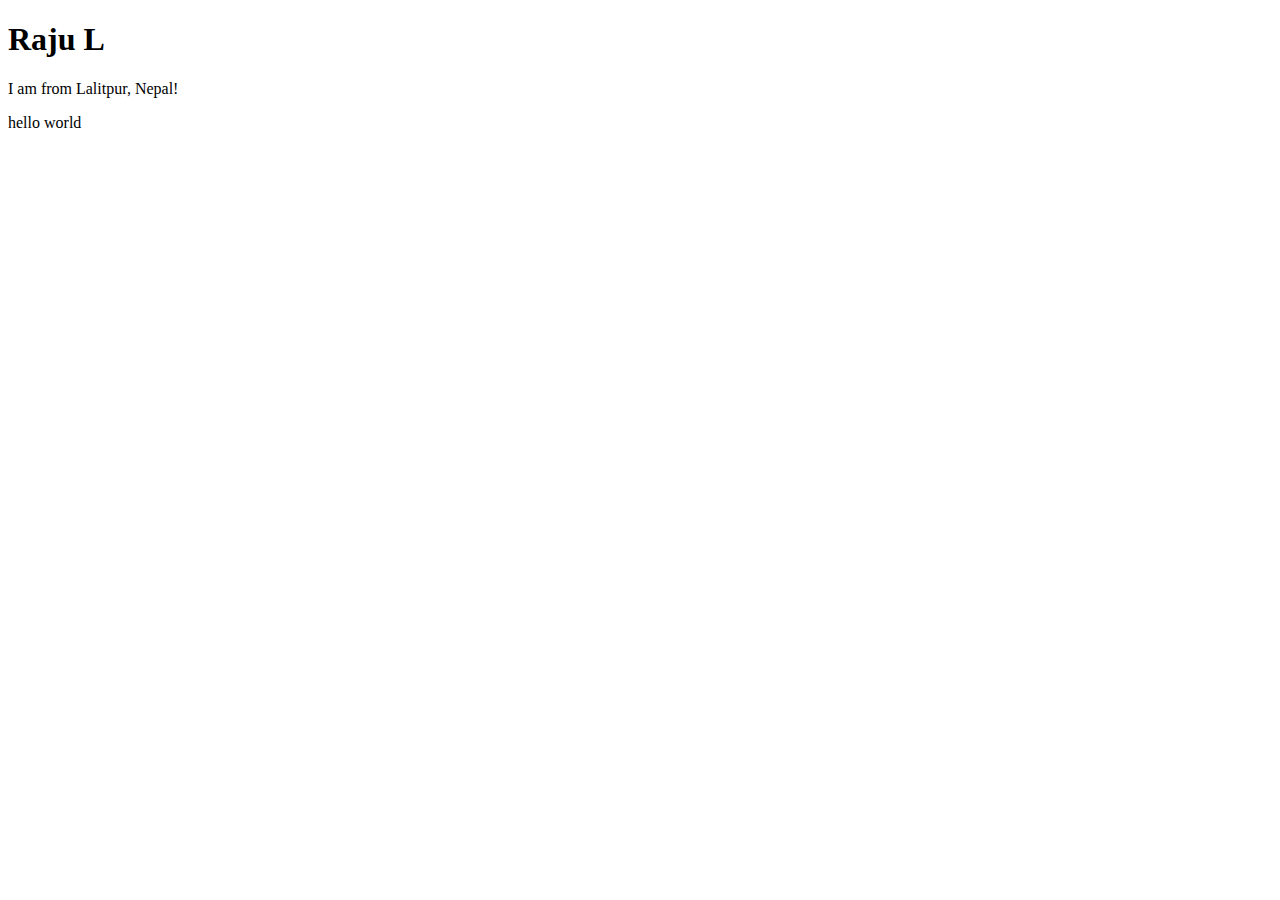
==== index.html @ e51f7551 "some edits" ====
<!DOCTYPE html>
<html lang="en">

<head>
    <meta charset="UTF-8">
    <meta name="viewport" content="width=device-width, initial-scale=1.0">
    <title>Welcome on my site</title>

    <link rel="stylesheet" href="mystyle.css">
</head>

<body>
    <!-- a project on my website -->
    <h1>Raju L</h1>
    <p>I am from Lalitpur, Nepal!</p>
    <div>
        <p>hello world</p>
    </div>

</body>
</html>
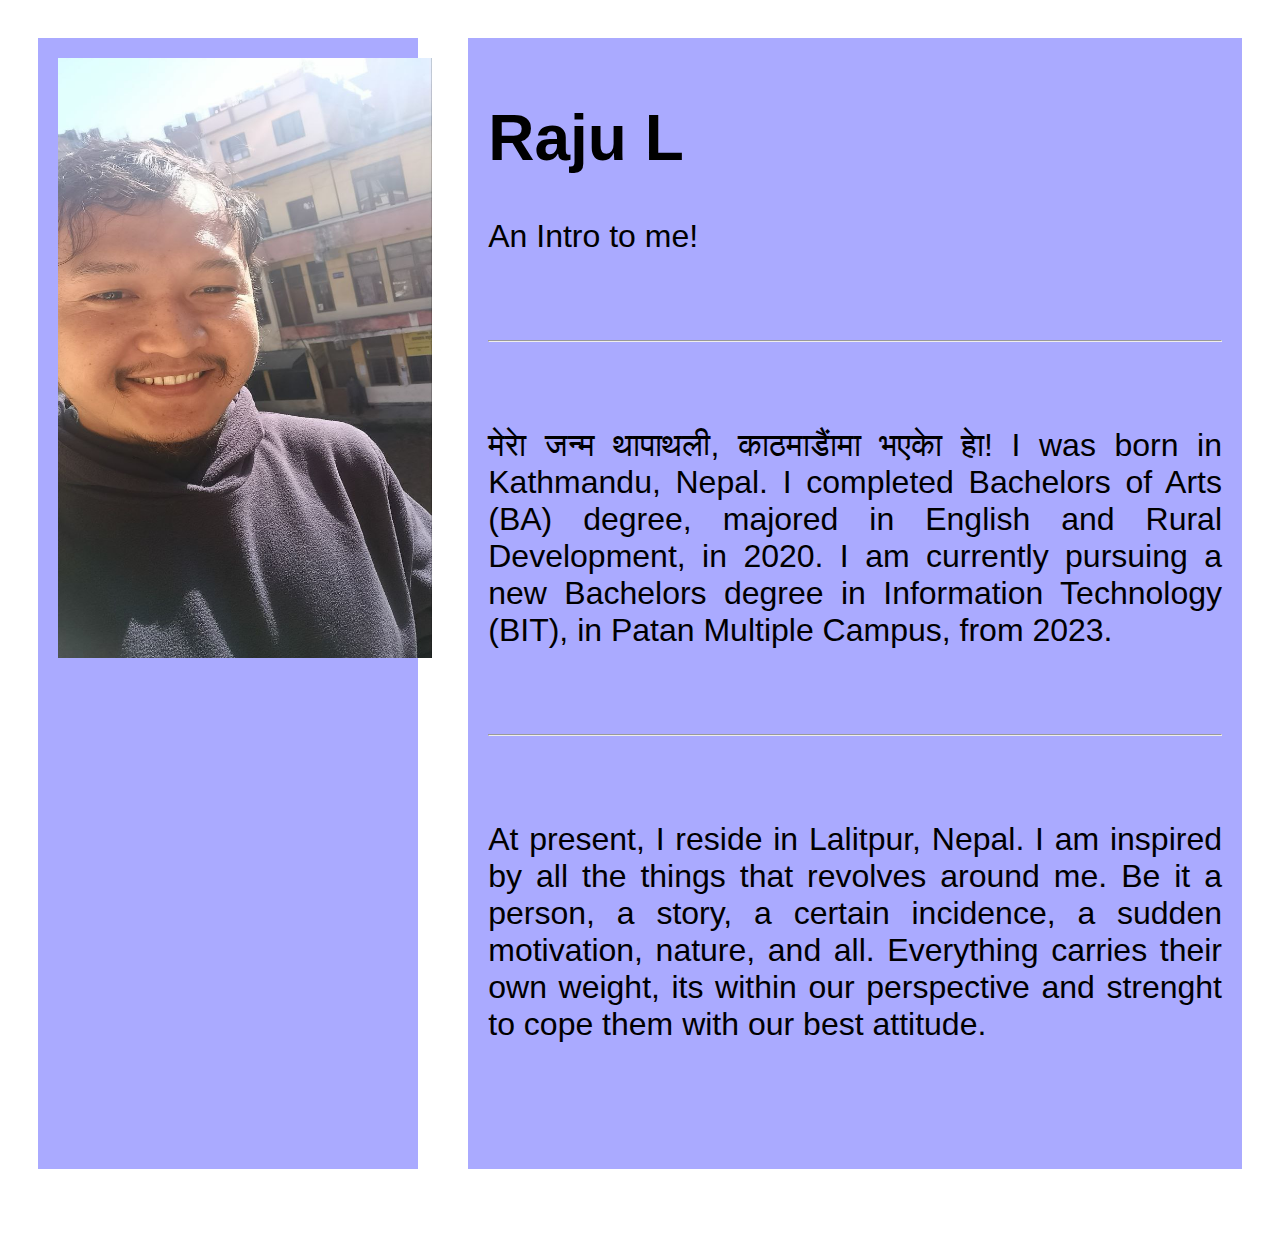
==== commit 142dd122: "added sources" ====
--- a/index.html
+++ b/index.html
@@ -4,18 +4,65 @@
 <head>
     <meta charset="UTF-8">
     <meta name="viewport" content="width=device-width, initial-scale=1.0">
-    <title>Welcome on my site</title>
+    <title>Hello, its me Raju!</title>
 
-    <link rel="stylesheet" href="mystyle.css">
+    <link rel="stylesheet" href="stylesheet.css">
+
 </head>
 
 <body>
     <!-- a project on my website -->
-    <h1>Raju L</h1>
-    <p>I am from Lalitpur, Nepal!</p>
+     <div class="grid-container">
+         <div class="grid-item">
+             <img src="sources/img/mefuto.jpg" alt="This is me!" id="profile">
+         
+         </div>
+
+         
+         <div class="grid-item">
+
+            <div>
+                <h1>Raju L</h1>
+            </div>
+
+            <div>    
+                <p>An Intro to me!</p>
+        
+                <br>
+                <hr>
+                <br>
+                
+                <p>
+                मेराे जन्म थापाथली, काठमाडाैंमा भएकाे हाे! 
+                I was born in Kathmandu, Nepal.
+                I completed Bachelors of Arts (BA) degree, majored in English and Rural Development, in 2020.
+                I am currently pursuing a new Bachelors degree in Information Technology (BIT), in Patan Multiple Campus, from 2023.
+                </p>
+        
+                <br>
+                <hr>
+                <br>
+            </div>
+    
+        
+            <div>
+                <p>
+                    At present, I reside in Lalitpur, Nepal. I am inspired by all the things that revolves around me.
+                    Be it a person, a story, a certain incidence, a sudden motivation, nature, and all.
+                    Everything carries their own weight, its within our perspective and strenght to cope them with our best
+                    attitude.
+                </p>
+            </div>
+
+        </div>
+
+    </div>
+    
     <div>
-        <p>hello world</p>
+        <p></p>
     </div>
+
+    <!-- <iframe src="" width="" height></iframe> -->
 
 </body>
 </html>--- a/stylesheet.css
+++ b/stylesheet.css
@@ -0,0 +1,31 @@
+body{
+    padding: 20px;
+    font-family: Arial, Helvetica, sans-serif;
+    text-align:justify;
+    text-decoration: solid;
+    text-wrap:wrap ;
+    background:fixed;
+    background-position: center;
+    /* background-color:#AAAAFF; */
+    font-size:xx-large;
+}
+
+#profile{
+    height:55%;
+    width:110%;
+    position:relative;
+}
+
+.grid-container{
+    display:grid;
+    column-gap:50px;
+    grid-template-columns: auto auto;
+    /* grid-template-rows: auto auto auto auto auto; */
+    padding: 10px;
+}
+
+.grid-item{
+    padding: 20px;
+    /* text-align: left; */
+    background:#AAAAFF
+}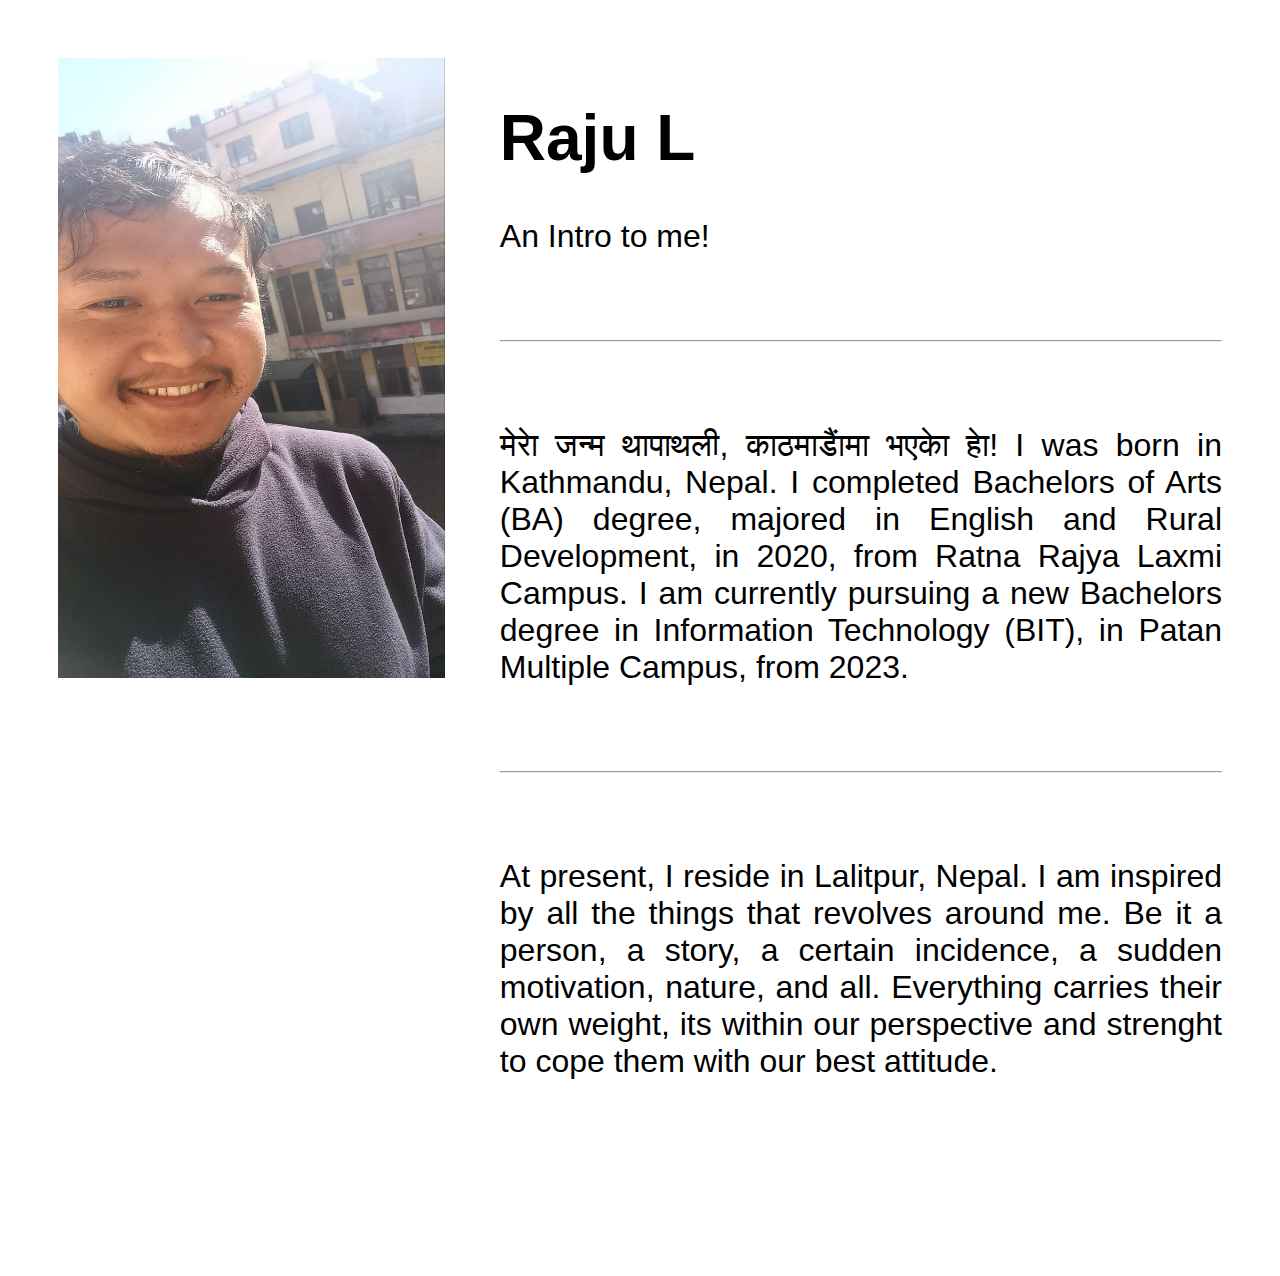
==== commit 00b1f6cd: "some commit" ====
--- a/index.html
+++ b/index.html
@@ -35,7 +35,8 @@
                 <p>
                 मेराे जन्म थापाथली, काठमाडाैंमा भएकाे हाे! 
                 I was born in Kathmandu, Nepal.
-                I completed Bachelors of Arts (BA) degree, majored in English and Rural Development, in 2020.
+                I completed Bachelors of Arts (BA) degree, majored in English and Rural Development, in 2020, 
+                from Ratna Rajya Laxmi Campus.
                 I am currently pursuing a new Bachelors degree in Information Technology (BIT), in Patan Multiple Campus, from 2023.
                 </p>
         
--- a/stylesheet.css
+++ b/stylesheet.css
@@ -27,5 +27,5 @@
 .grid-item{
     padding: 20px;
     /* text-align: left; */
-    background:#AAAAFF
+    /* background:#AAAAFF */
 }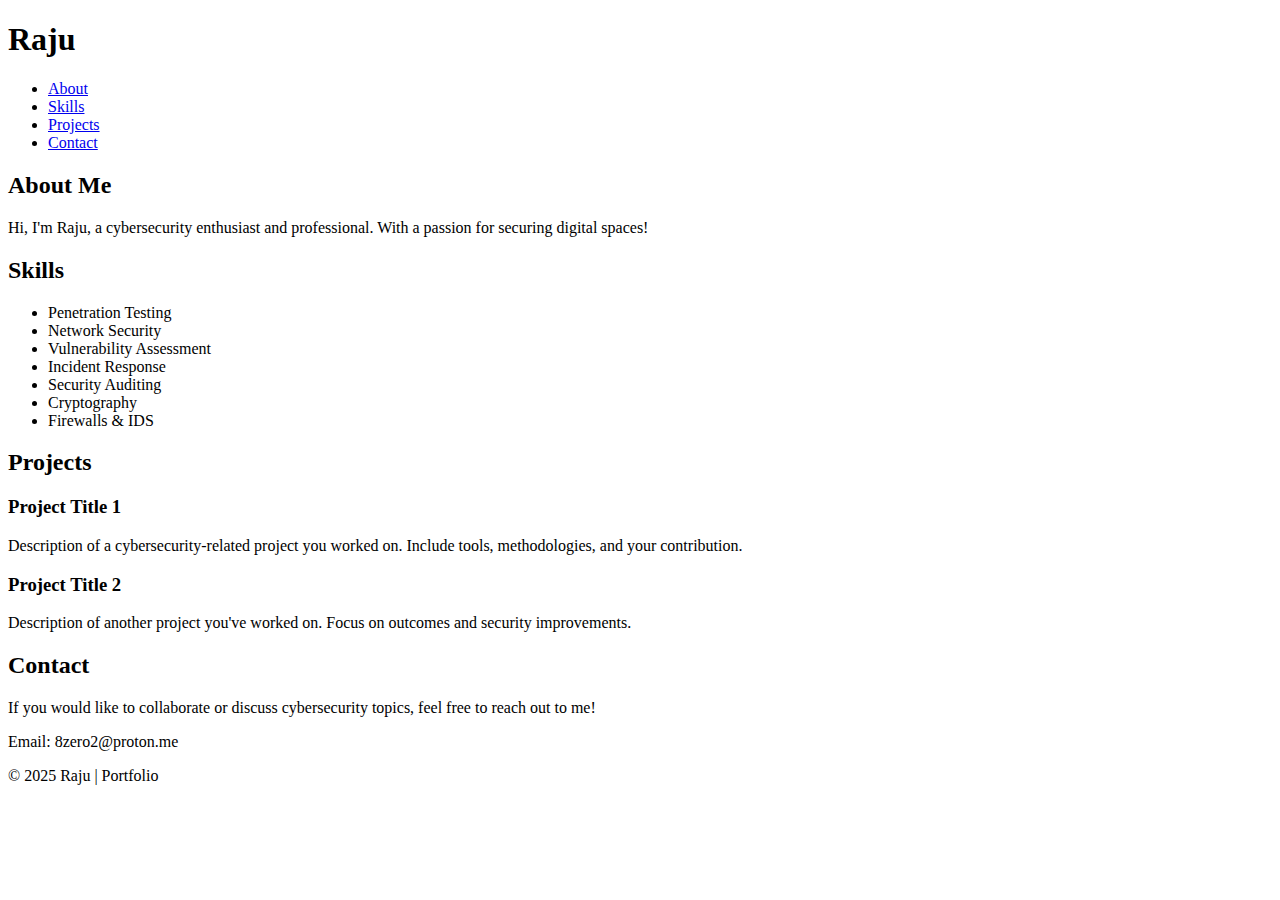
==== commit e67130f3: "portfolio with gpt code" ====
--- a/index.html
+++ b/index.html
@@ -1,4 +1,4 @@
-<!DOCTYPE html>
+<!-- <!DOCTYPE html>
 <html lang="en">
 
 <head>
@@ -10,12 +10,12 @@
 
 </head>
 
-<body>
-    <!-- a project on my website -->
+<body> -->
+    <!-- a project on my website
      <div class="grid-container">
-         <div class="grid-item">
-             <img src="sources/img/mefuto.jpg" alt="This is me!" id="profile">
-         
+         <div class="image">
+            <img src="sources/img/mefuto.jpg" alt="This is me!" id="profile">
+               lets use css background-image
          </div>
 
          
@@ -24,7 +24,10 @@
             <div>
                 <h1>Raju L</h1>
             </div>
-
+            <div>
+                <p>Software Developer</p>
+                
+            </div>
             <div>    
                 <p>An Intro to me!</p>
         
@@ -33,11 +36,7 @@
                 <br>
                 
                 <p>
-                मेराे जन्म थापाथली, काठमाडाैंमा भएकाे हाे! 
-                I was born in Kathmandu, Nepal.
-                I completed Bachelors of Arts (BA) degree, majored in English and Rural Development, in 2020, 
-                from Ratna Rajya Laxmi Campus.
-                I am currently pursuing a new Bachelors degree in Information Technology (BIT), in Patan Multiple Campus, from 2023.
+                    Python
                 </p>
         
                 <br>
@@ -48,10 +47,7 @@
         
             <div>
                 <p>
-                    At present, I reside in Lalitpur, Nepal. I am inspired by all the things that revolves around me.
-                    Be it a person, a story, a certain incidence, a sudden motivation, nature, and all.
-                    Everything carries their own weight, its within our perspective and strenght to cope them with our best
-                    attitude.
+                    Python
                 </p>
             </div>
 
@@ -62,8 +58,85 @@
     <div>
         <p></p>
     </div>
+ <iframe src="" width="" height></iframe>
 
-    <!-- <iframe src="" width="" height></iframe> -->
+</body> -->
 
+<!DOCTYPE html>
+<html lang="en">
+
+<head>
+    <meta charset="UTF-8">
+    <meta name="viewport" content="width=device-width, initial-scale=1.0">
+    <meta http-equiv="X-UA-Compatible" content="ie=edge">
+    <title>Raju | Portfolio</title>
+    <link rel="stylesheet" href="styles.css">
+</head>
+
+<body>
+    <header>
+        <div class="container">
+            <h1>Raju</h1>
+            <nav>
+                <ul>
+                    <li><a href="#about">About</a></li>
+                    <li><a href="#skills">Skills</a></li>
+                    <li><a href="#projects">Projects</a></li>
+                    <li><a href="#contact">Contact</a></li>
+                </ul>
+            </nav>
+        </div>
+    </header>
+
+    <section id="about" class="section">
+        <div class="container">
+            <h2>About Me</h2>
+            <p>Hi, I'm Raju, a cybersecurity enthusiast and professional. With a passion for securing digital spaces! </p>
+        </div>
+    </section>
+
+    <section id="skills" class="section">
+        <div class="container">
+            <h2>Skills</h2>
+            <ul>
+                <li>Penetration Testing</li>
+                <li>Network Security</li>
+                <li>Vulnerability Assessment</li>
+                <li>Incident Response</li>
+                <li>Security Auditing</li>
+                <li>Cryptography</li>
+                <li>Firewalls & IDS</li>
+            </ul>
+        </div>
+    </section>
+
+    <section id="projects" class="section">
+        <div class="container">
+            <h2>Projects</h2>
+            <div class="project">
+                <h3>Project Title 1</h3>
+                <p>Description of a cybersecurity-related project you worked on. Include tools, methodologies, and your contribution.</p>
+            </div>
+            <div class="project">
+                <h3>Project Title 2</h3>
+                <p>Description of another project you've worked on. Focus on outcomes and security improvements.</p>
+            </div>
+        </div>
+    </section>
+
+    <section id="contact" class="section">
+        <div class="container">
+            <h2>Contact</h2>
+            <p>If you would like to collaborate or discuss cybersecurity topics, feel free to reach out to me!</p>
+            <p>Email: 8zero2@proton.me</p>
+        </div>
+    </section>
+
+    <footer>
+        <div class="container">
+            <p>&copy; 2025 Raju | Portfolio</p>
+        </div>
+    </footer>
 </body>
+
 </html>--- a/stylesheet.css
+++ b/stylesheet.css
@@ -1,4 +1,4 @@
-body{
+/* body{
     padding: 20px;
     font-family: Arial, Helvetica, sans-serif;
     text-align:justify;
@@ -6,7 +6,7 @@
     text-wrap:wrap ;
     background:fixed;
     background-position: center;
-    /* background-color:#AAAAFF; */
+     background-color:#AAAAFF; 
     font-size:xx-large;
 }
 
@@ -20,12 +20,130 @@
     display:grid;
     column-gap:50px;
     grid-template-columns: auto auto;
-    /* grid-template-rows: auto auto auto auto auto; */
+     grid-template-rows: auto auto auto auto auto; 
     padding: 10px;
 }
 
 .grid-item{
     padding: 20px;
-    /* text-align: left; */
-    /* background:#AAAAFF */
-}+     text-align: left; 
+    background:#AAAAFF 
+}
+
+.image{
+    background-image: url(sources/img/owl.png);
+     or you can just use background: url() 
+    background-repeat: no-repeat;
+    background-position: right top;
+} */
+
+
+/* Resetting default browser styles */
+* {
+    margin: 0;
+    padding: 0;
+    box-sizing: border-box;
+}
+
+body {
+    font-family: 'Arial', sans-serif;
+    background-color: #121212;
+    color: #f5f5f5;
+}
+
+h1, h2, h3 {
+    color: #4caf50; /* Cybersecurity Green */
+}
+
+a {
+    color: #4caf50;
+    text-decoration: none;
+}
+
+a:hover {
+    text-decoration: underline;
+}
+
+.container {
+    width: 90%;
+    max-width: 1200px;
+    margin: 0 auto;
+}
+
+header {
+    background-color: #1a1a1a;
+    padding: 20px 0;
+    border-bottom: 2px solid #333;
+}
+
+header h1 {
+    font-size: 2.5em;
+    font-weight: bold;
+}
+
+nav ul {
+    list-style: none;
+    display: flex;
+    justify-content: space-around;
+}
+
+nav ul li {
+    margin: 0 15px;
+}
+
+section {
+    padding: 50px 0;
+}
+
+section h2 {
+    font-size: 2.2em;
+    margin-bottom: 20px;
+}
+
+section p {
+    font-size: 1.1em;
+    line-height: 1.6;
+}
+
+ul {
+    list-style: none;
+    padding-left: 0;
+}
+
+ul li {
+    margin: 10px 0;
+    font-size: 1.1em;
+}
+
+.project {
+    background-color: #222;
+    border: 1px solid #333;
+    padding: 20px;
+    margin: 15px 0;
+}
+
+footer {
+    background-color: #1a1a1a;
+    padding: 20px 0;
+    text-align: center;
+    border-top: 2px solid #333;
+}
+
+footer p {
+    font-size: 1em;
+}
+
+@media (max-width: 768px) {
+    nav ul {
+        flex-direction: column;
+        align-items: center;
+    }
+
+    nav ul li {
+        margin: 10px 0;
+    }
+
+    section {
+        padding: 30px 0;
+    }
+}
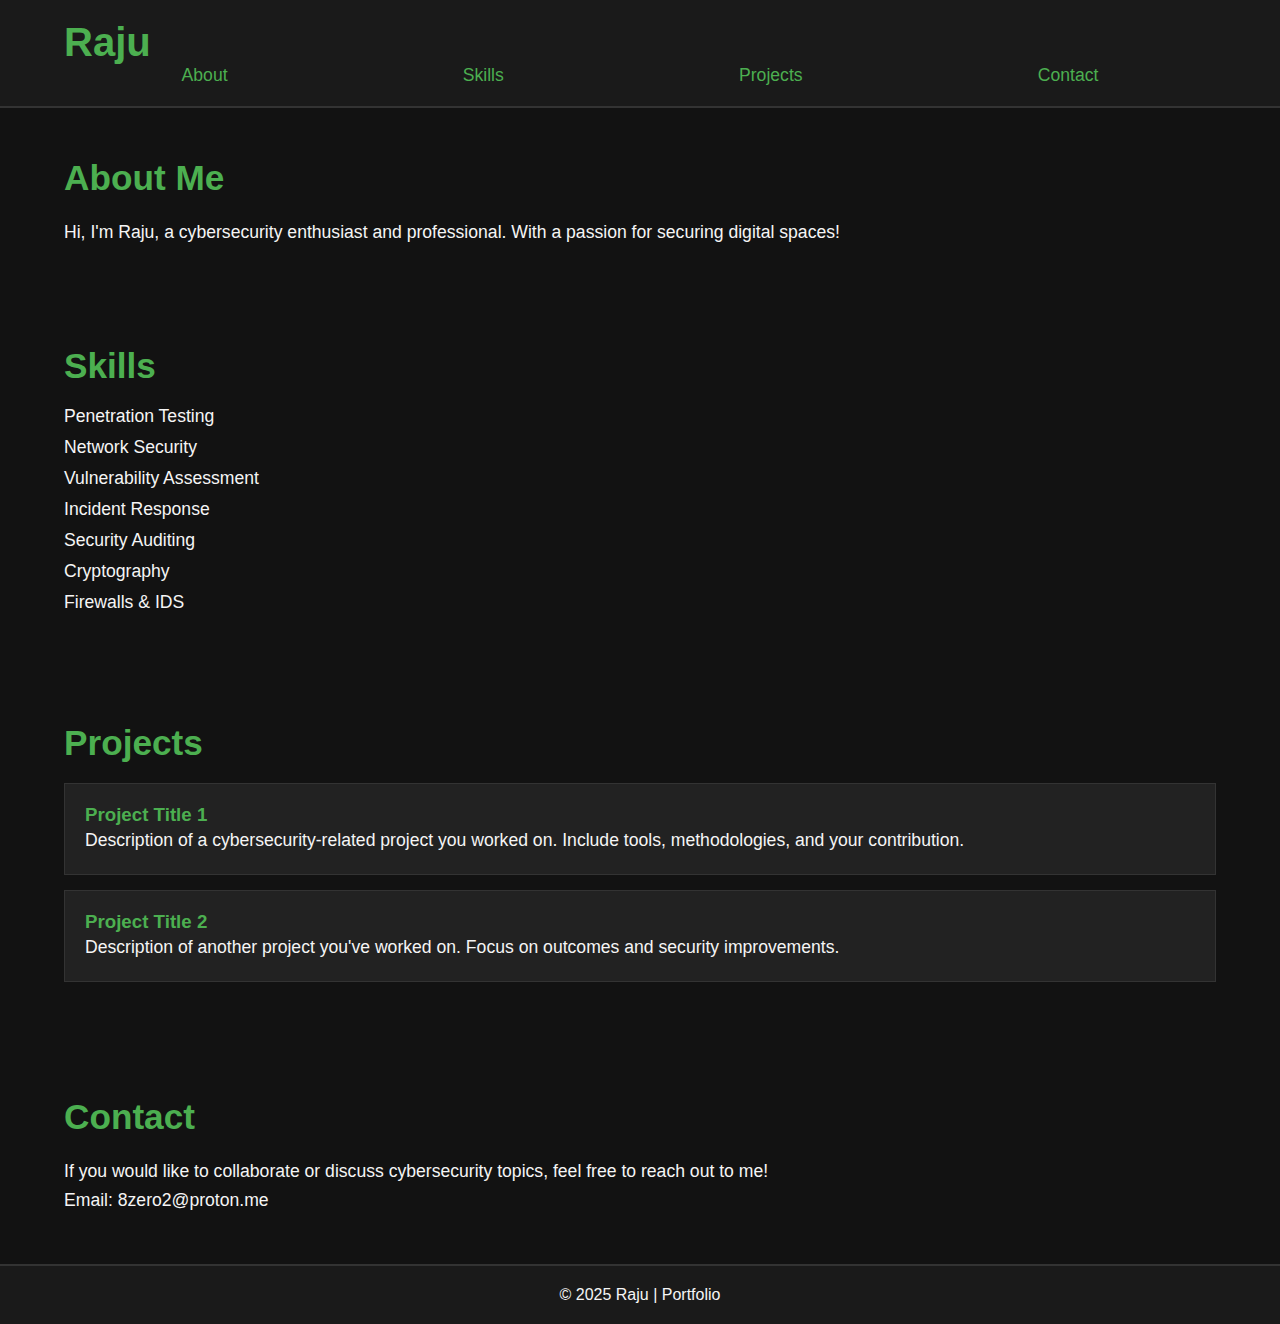
==== commit 6dbb10a4: "stylesheet" ====
--- a/index.html
+++ b/index.html
@@ -70,7 +70,7 @@
     <meta name="viewport" content="width=device-width, initial-scale=1.0">
     <meta http-equiv="X-UA-Compatible" content="ie=edge">
     <title>Raju | Portfolio</title>
-    <link rel="stylesheet" href="styles.css">
+    <link rel="stylesheet" href="stylesheet.css">
 </head>
 
 <body>
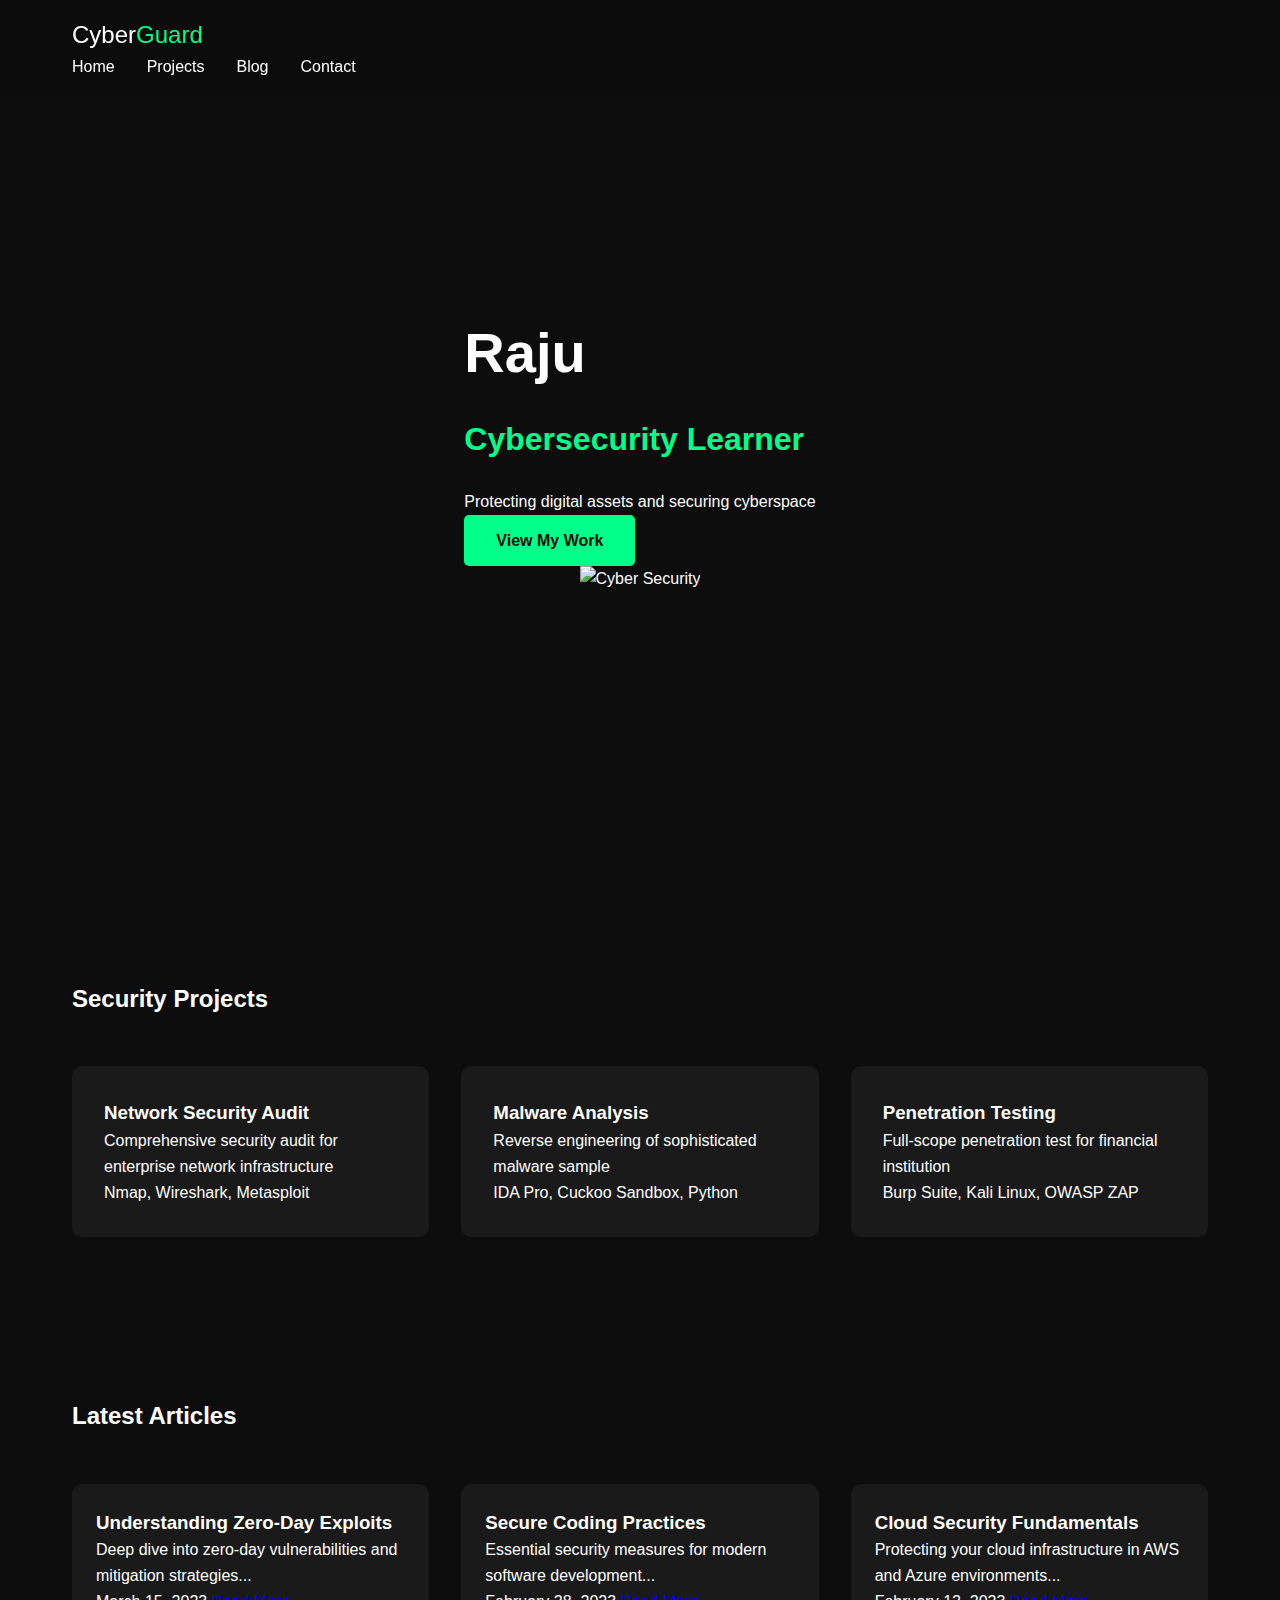
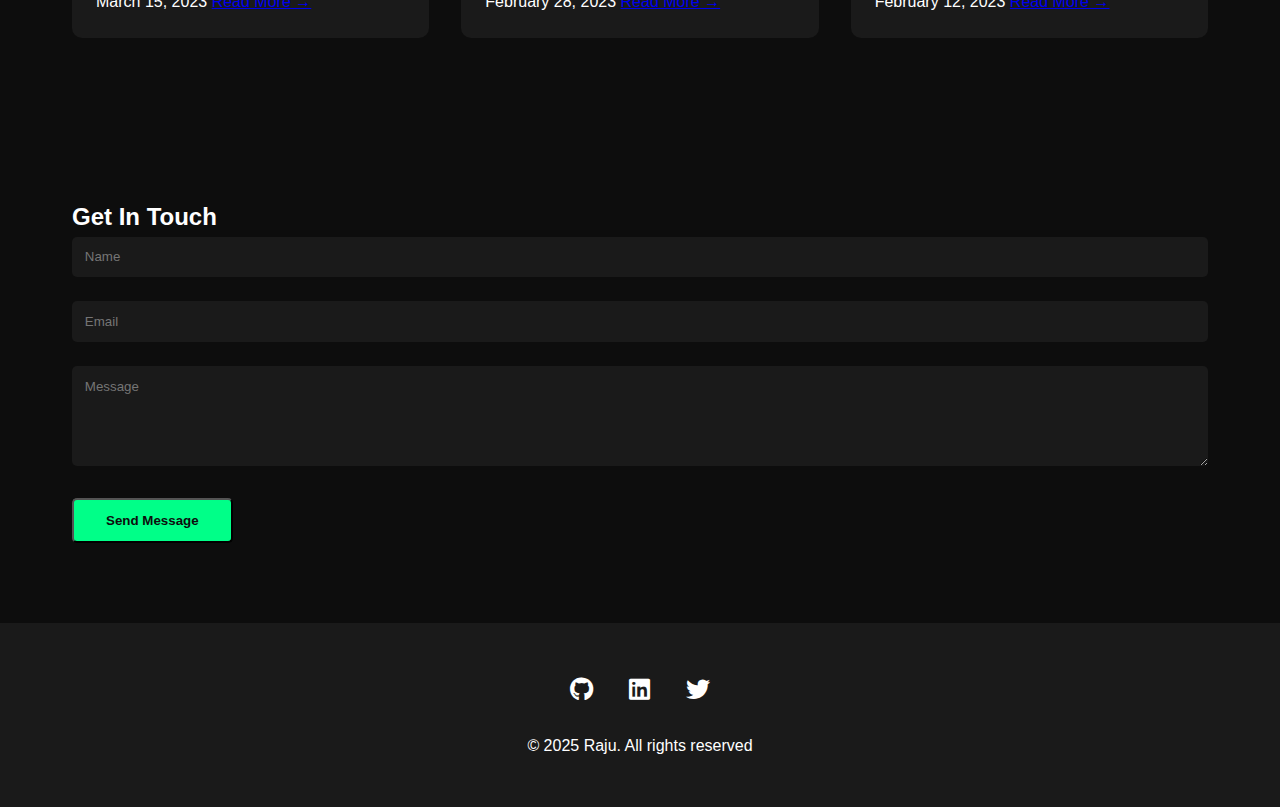
==== commit f0a2bfd9: "new codes" ====
--- a/index.html
+++ b/index.html
@@ -1,142 +1,97 @@
-<!-- <!DOCTYPE html>
+<!DOCTYPE html>
 <html lang="en">
-
 <head>
     <meta charset="UTF-8">
     <meta name="viewport" content="width=device-width, initial-scale=1.0">
-    <title>Hello, its me Raju!</title>
-
-    <link rel="stylesheet" href="stylesheet.css">
-
-</head>
-
-<body> -->
-    <!-- a project on my website
-     <div class="grid-container">
-         <div class="image">
-            <img src="sources/img/mefuto.jpg" alt="This is me!" id="profile">
-               lets use css background-image
-         </div>
-
-         
-         <div class="grid-item">
-
-            <div>
-                <h1>Raju L</h1>
-            </div>
-            <div>
-                <p>Software Developer</p>
-                
-            </div>
-            <div>    
-                <p>An Intro to me!</p>
-        
-                <br>
-                <hr>
-                <br>
-                
-                <p>
-                    Python
-                </p>
-        
-                <br>
-                <hr>
-                <br>
-            </div>
-    
-        
-            <div>
-                <p>
-                    Python
-                </p>
-            </div>
-
-        </div>
-
-    </div>
-    
-    <div>
-        <p></p>
-    </div>
- <iframe src="" width="" height></iframe>
-
-</body> -->
-
-<!DOCTYPE html>
-<html lang="en">
-
-<head>
-    <meta charset="UTF-8">
-    <meta name="viewport" content="width=device-width, initial-scale=1.0">
-    <meta http-equiv="X-UA-Compatible" content="ie=edge">
-    <title>Raju | Portfolio</title>
+    <title>CyberSec Portfolio | Raju</title>
+    <link rel="stylesheet" href="https://cdnjs.cloudflare.com/ajax/libs/font-awesome/6.0.0/css/all.min.css">
     <link rel="stylesheet" href="stylesheet.css">
 </head>
+<body>
+    <!-- Navigation -->
+    <nav class="navbar">
+        <div class="container">
+            <a href="#" class="logo">Cyber<span>Guard</span></a>
+            <ul class="nav-links">
+                <li><a href="#home">Home</a></li>
+                <li><a href="#projects">Projects</a></li>
+                <li><a href="#blog">Blog</a></li>
+                <li><a href="#contact">Contact</a></li>
+            </ul>
+            <div class="menu-btn">
+                <div class="btn-line"></div>
+                <div class="btn-line"></div>
+                <div class="btn-line"></div>
+            </div>
+        </div>
+    </nav>
 
-<body>
-    <header>
+    <!-- Hero Section -->
+    <section id="home" class="hero">
         <div class="container">
-            <h1>Raju</h1>
-            <nav>
-                <ul>
-                    <li><a href="#about">About</a></li>
-                    <li><a href="#skills">Skills</a></li>
-                    <li><a href="#projects">Projects</a></li>
-                    <li><a href="#contact">Contact</a></li>
-                </ul>
-            </nav>
-        </div>
-    </header>
-
-    <section id="about" class="section">
-        <div class="container">
-            <h2>About Me</h2>
-            <p>Hi, I'm Raju, a cybersecurity enthusiast and professional. With a passion for securing digital spaces! </p>
-        </div>
-    </section>
-
-    <section id="skills" class="section">
-        <div class="container">
-            <h2>Skills</h2>
-            <ul>
-                <li>Penetration Testing</li>
-                <li>Network Security</li>
-                <li>Vulnerability Assessment</li>
-                <li>Incident Response</li>
-                <li>Security Auditing</li>
-                <li>Cryptography</li>
-                <li>Firewalls & IDS</li>
-            </ul>
-        </div>
-    </section>
-
-    <section id="projects" class="section">
-        <div class="container">
-            <h2>Projects</h2>
-            <div class="project">
-                <h3>Project Title 1</h3>
-                <p>Description of a cybersecurity-related project you worked on. Include tools, methodologies, and your contribution.</p>
+            <div class="hero-content">
+                <h1>Raju</h1>
+                <h2>Cybersecurity Learner</h2>
+                <p>Protecting digital assets and securing cyberspace</p>
+                <a href="#projects" class="btn">View My Work</a>
             </div>
-            <div class="project">
-                <h3>Project Title 2</h3>
-                <p>Description of another project you've worked on. Focus on outcomes and security improvements.</p>
+            <div class="hero-image">
+                <img src="sources/img" alt="Cyber Security">
             </div>
         </div>
     </section>
 
-    <section id="contact" class="section">
+    <!-- Projects Section -->
+    <section id="projects" class="projects">
         <div class="container">
-            <h2>Contact</h2>
-            <p>If you would like to collaborate or discuss cybersecurity topics, feel free to reach out to me!</p>
-            <p>Email: 8zero2@proton.me</p>
+            <h2 class="section-title">Security Projects</h2>
+            <div class="project-grid">
+                <!-- Project items will be dynamically added via JS -->
+            </div>
         </div>
     </section>
 
-    <footer>
+    <!-- Blog Section -->
+    <section id="blog" class="blog">
         <div class="container">
-            <p>&copy; 2025 Raju | Portfolio</p>
+            <h2 class="section-title">Latest Articles</h2>
+            <div class="blog-grid">
+                <!-- Blog posts will be dynamically added via JS -->
+            </div>
+        </div>
+    </section>
+
+    <!-- Contact Section -->
+    <section id="contact" class="contact">
+        <div class="container">
+            <h2 class="section-title">Get In Touch</h2>
+            <form id="contactForm">
+                <div class="form-group">
+                    <input type="text" placeholder="Name" required>
+                </div>
+                <div class="form-group">
+                    <input type="email" placeholder="Email" required>
+                </div>
+                <div class="form-group">
+                    <textarea placeholder="Message" rows="5" required></textarea>
+                </div>
+                <button type="submit" class="btn">Send Message</button>
+            </form>
+        </div>
+    </section>
+
+    <!-- Footer -->
+    <footer class="footer">
+        <div class="container">
+            <div class="social-links">
+                <a href="#"><i class="fab fa-github"></i></a>
+                <a href="#"><i class="fab fa-linkedin"></i></a>
+                <a href="#"><i class="fab fa-twitter"></i></a>
+            </div>
+            <p>&copy; 2025 Raju. All rights reserved</p>
         </div>
     </footer>
+
+    <script src="script.js"></script>
 </body>
-
 </html>--- a/stylesheet.css
+++ b/stylesheet.css
@@ -1,149 +1,250 @@
-/* body{
-    padding: 20px;
-    font-family: Arial, Helvetica, sans-serif;
-    text-align:justify;
-    text-decoration: solid;
-    text-wrap:wrap ;
-    background:fixed;
-    background-position: center;
-     background-color:#AAAAFF; 
-    font-size:xx-large;
-}
-
-#profile{
-    height:55%;
-    width:110%;
-    position:relative;
-}
-
-.grid-container{
-    display:grid;
-    column-gap:50px;
-    grid-template-columns: auto auto;
-     grid-template-rows: auto auto auto auto auto; 
-    padding: 10px;
-}
-
-.grid-item{
-    padding: 20px;
-     text-align: left; 
-    background:#AAAAFF 
-}
-
-.image{
-    background-image: url(sources/img/owl.png);
-     or you can just use background: url() 
-    background-repeat: no-repeat;
-    background-position: right top;
-} */
-
-
-/* Resetting default browser styles */
+/* styles.css */
 * {
     margin: 0;
     padding: 0;
     box-sizing: border-box;
+    font-family: 'Arial', sans-serif;
+}
+
+:root {
+    --primary-color: #00ff88;
+    --secondary-color: #1a1a1a;
+    --dark-color: #0d0d0d;
+    --text-color: #ffffff;
 }
 
 body {
-    font-family: 'Arial', sans-serif;
-    background-color: #121212;
-    color: #f5f5f5;
-}
-
-h1, h2, h3 {
-    color: #4caf50; /* Cybersecurity Green */
-}
-
-a {
-    color: #4caf50;
-    text-decoration: none;
-}
-
-a:hover {
-    text-decoration: underline;
+    background-color: var(--dark-color);
+    color: var(--text-color);
+    line-height: 1.6;
 }
 
 .container {
-    width: 90%;
     max-width: 1200px;
     margin: 0 auto;
-}
-
-header {
-    background-color: #1a1a1a;
-    padding: 20px 0;
-    border-bottom: 2px solid #333;
-}
-
-header h1 {
-    font-size: 2.5em;
+    padding: 0 2rem;
+}
+
+/* Navigation Styles */
+.navbar {
+    background-color: rgba(13, 13, 13, 0.95);
+    padding: 1rem 0;
+    position: fixed;
+    width: 100%;
+    z-index: 1000;
+}
+
+.logo {
+    color: var(--text-color);
+    font-size: 1.5rem;
+    text-decoration: none;
+}
+
+.logo span {
+    color: var(--primary-color);
+}
+
+.nav-links {
+    display: flex;
+    gap: 2rem;
+    list-style: none;
+}
+
+.nav-links a {
+    color: var(--text-color);
+    text-decoration: none;
+    transition: color 0.3s;
+}
+
+.nav-links a:hover {
+    color: var(--primary-color);
+}
+
+.menu-btn {
+    display: none;
+    cursor: pointer;
+}
+
+.btn-line {
+    width: 25px;
+    height: 2px;
+    background-color: var(--text-color);
+    margin: 5px 0;
+}
+
+/* Hero Section */
+.hero {
+    padding: 8rem 0;
+    min-height: 100vh;
+    display: flex;
+    align-items: center;
+}
+
+.hero-content {
+    flex: 1;
+}
+
+.hero-content h1 {
+    font-size: 3.5rem;
+    margin-bottom: 1rem;
+}
+
+.hero-content h2 {
+    font-size: 2rem;
+    color: var(--primary-color);
+    margin-bottom: 1.5rem;
+}
+
+.hero-image {
+    flex: 1;
+    text-align: center;
+}
+
+.hero-image img {
+    max-width: 100%;
+    height: auto;
+}
+
+/* Projects Section */
+.projects {
+    padding: 5rem 0;
+}
+
+.project-grid {
+    display: grid;
+    grid-template-columns: repeat(auto-fit, minmax(300px, 1fr));
+    gap: 2rem;
+    margin-top: 3rem;
+}
+
+.project-card {
+    background-color: var(--secondary-color);
+    padding: 2rem;
+    border-radius: 10px;
+    transition: transform 0.3s;
+}
+
+.project-card:hover {
+    transform: translateY(-5px);
+}
+
+/* Blog Section */
+.blog {
+    padding: 5rem 0;
+}
+
+.blog-grid {
+    display: grid;
+    grid-template-columns: repeat(auto-fit, minmax(300px, 1fr));
+    gap: 2rem;
+    margin-top: 3rem;
+}
+
+.blog-post {
+    background-color: var(--secondary-color);
+    border-radius: 10px;
+    overflow: hidden;
+}
+
+.blog-content {
+    padding: 1.5rem;
+}
+
+.blog-post img {
+    width: 100%;
+    height: 200px;
+    object-fit: cover;
+}
+
+/* Contact Section */
+.contact {
+    padding: 5rem 0;
+}
+
+.form-group {
+    margin-bottom: 1.5rem;
+}
+
+input,
+textarea {
+    width: 100%;
+    padding: 0.8rem;
+    background-color: var(--secondary-color);
+    border: none;
+    border-radius: 5px;
+    color: var(--text-color);
+}
+
+.btn {
+    display: inline-block;
+    padding: 0.8rem 2rem;
+    background-color: var(--primary-color);
+    color: var(--dark-color);
+    text-decoration: none;
+    border-radius: 5px;
     font-weight: bold;
-}
-
-nav ul {
-    list-style: none;
-    display: flex;
-    justify-content: space-around;
-}
-
-nav ul li {
-    margin: 0 15px;
-}
-
-section {
-    padding: 50px 0;
-}
-
-section h2 {
-    font-size: 2.2em;
-    margin-bottom: 20px;
-}
-
-section p {
-    font-size: 1.1em;
-    line-height: 1.6;
-}
-
-ul {
-    list-style: none;
-    padding-left: 0;
-}
-
-ul li {
-    margin: 10px 0;
-    font-size: 1.1em;
-}
-
-.project {
-    background-color: #222;
-    border: 1px solid #333;
-    padding: 20px;
-    margin: 15px 0;
-}
-
-footer {
-    background-color: #1a1a1a;
-    padding: 20px 0;
+    transition: opacity 0.3s;
+}
+
+.btn:hover {
+    opacity: 0.9;
+}
+
+/* Footer */
+.footer {
+    background-color: var(--secondary-color);
+    padding: 3rem 0;
     text-align: center;
-    border-top: 2px solid #333;
-}
-
-footer p {
-    font-size: 1em;
-}
-
+}
+
+.social-links {
+    margin-bottom: 1.5rem;
+}
+
+.social-links a {
+    color: var(--text-color);
+    font-size: 1.5rem;
+    margin: 0 1rem;
+    transition: color 0.3s;
+}
+
+.social-links a:hover {
+    color: var(--primary-color);
+}
+
+/* Responsive Design */
 @media (max-width: 768px) {
-    nav ul {
+    .nav-links {
+        display: none;
+        position: absolute;
+        top: 100%;
+        left: 0;
+        width: 100%;
+        background-color: var(--dark-color);
+        padding: 1rem;
+        text-align: center;
+    }
+
+    .nav-links.active {
+        display: flex;
         flex-direction: column;
-        align-items: center;
-    }
-
-    nav ul li {
-        margin: 10px 0;
-    }
-
-    section {
-        padding: 30px 0;
-    }
-}
+        gap: 1rem;
+    }
+
+    .menu-btn {
+        display: block;
+    }
+
+    .hero {
+        padding-top: 12rem;
+    }
+
+    .hero .container {
+        flex-direction: column;
+        text-align: center;
+    }
+
+    .hero-content h1 {
+        font-size: 2.5rem;
+    }
+}